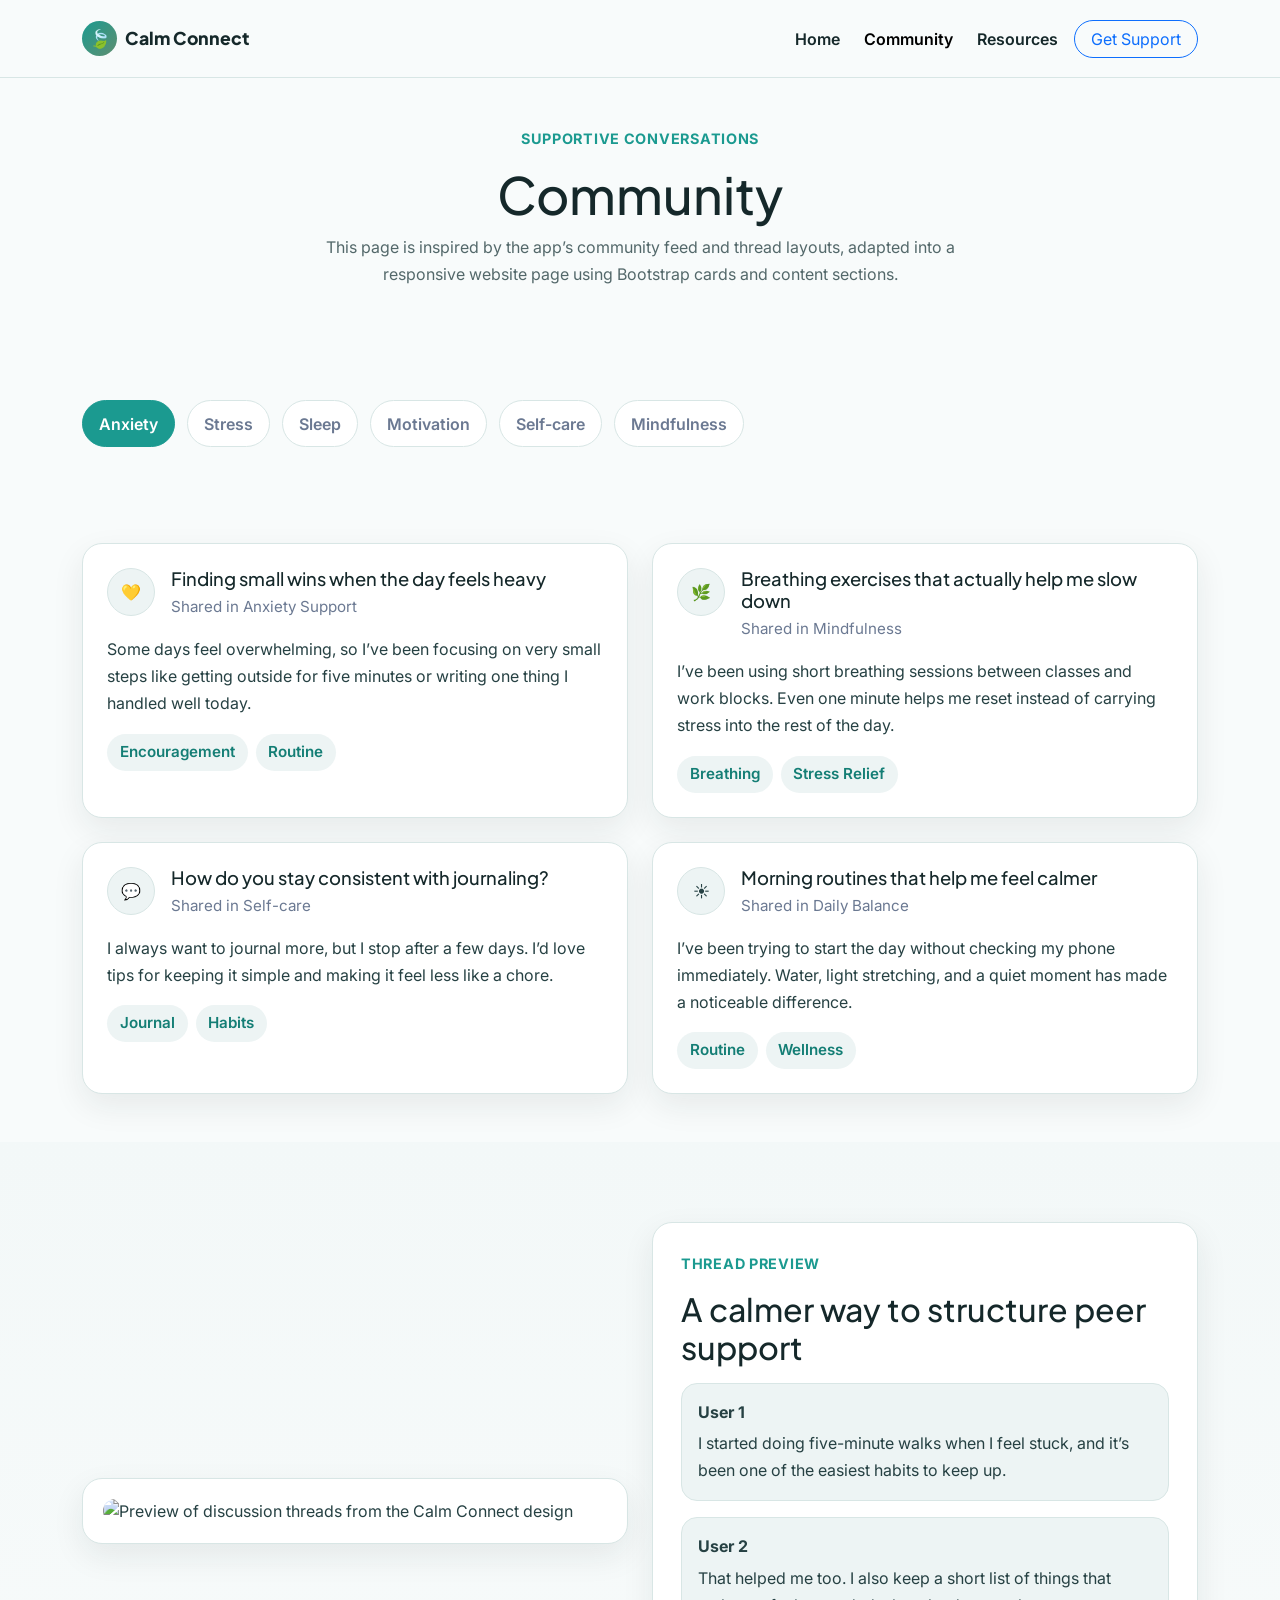
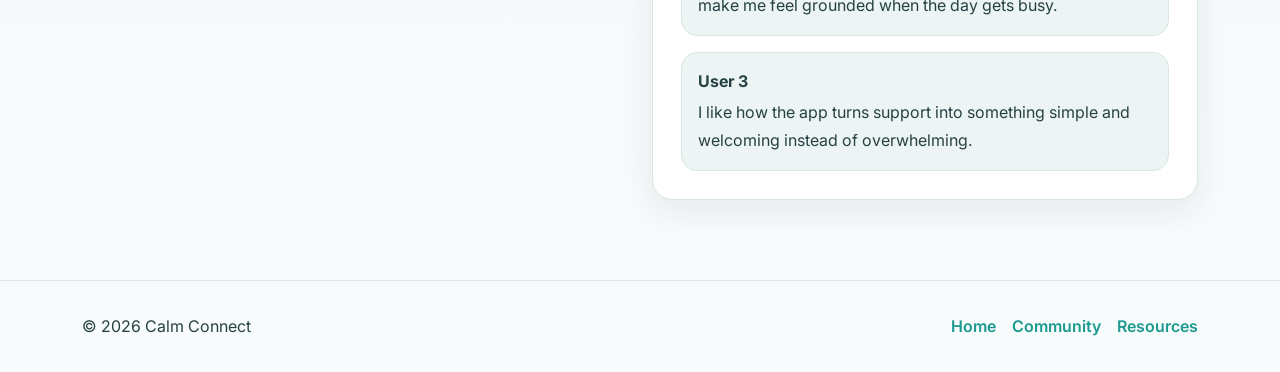
==== community.html @ 1ac4ee03 "added changes to community.html, index.html, resources.html and main.css" ====
<!DOCTYPE html>
<html lang="en">
<head>
  <meta charset="UTF-8">
  <meta name="viewport" content="width=device-width, initial-scale=1.0">
  <title>Calm Connect | Community</title>

  <link rel="preconnect" href="https://fonts.googleapis.com">
  <link rel="preconnect" href="https://fonts.gstatic.com" crossorigin>
  <link href="https://fonts.googleapis.com/css2?family=Inter:wght@400;500;600;700&family=Plus+Jakarta+Sans:wght@600;700;800&display=swap" rel="stylesheet">

  <link href="https://cdn.jsdelivr.net/npm/bootstrap@5.3.3/dist/css/bootstrap.min.css" rel="stylesheet">
  <link rel="stylesheet" href="css/main.css">
</head>
<body>
  <a class="skip-link" href="#main-content">Skip to main content</a>

  <header class="site-header">
    <nav class="navbar navbar-expand-lg">
      <div class="container">
        <a class="navbar-brand d-flex align-items-center gap-2" href="index.html">
          <span class="brand-mark">🍃</span>
          <span>Calm Connect</span>
        </a>

        <button class="navbar-toggler" type="button" data-bs-toggle="collapse" data-bs-target="#main-nav" aria-controls="main-nav" aria-expanded="false" aria-label="Toggle navigation">
          <span class="navbar-toggler-icon"></span>
        </button>

        <div class="collapse navbar-collapse" id="main-nav">
          <ul class="navbar-nav ms-auto align-items-lg-center gap-lg-2">
            <li class="nav-item"><a class="nav-link" href="index.html">Home</a></li>
            <li class="nav-item"><a class="nav-link active" aria-current="page" href="community.html">Community</a></li>
            <li class="nav-item"><a class="nav-link" href="resources.html">Resources</a></li>
            <li class="nav-item"><a class="btn btn-outline-primary btn-nav mt-2 mt-lg-0" href="resources.html">Get Support</a></li>
          </ul>
        </div>
      </div>
    </nav>
  </header>

  <main id="main-content">
    <section class="page-banner section-space-sm">
      <div class="container text-center">
        <p class="eyebrow">Supportive conversations</p>
        <h1>Community</h1>
        <p class="section-text mx-auto">
          This page is inspired by the app’s community feed and thread layouts, adapted into a responsive website page using Bootstrap cards and content sections.
        </p>
      </div>
    </section>

    <section class="section-space-sm">
      <div class="container">
        <div class="pill-row" aria-label="Topic filters">
          <span class="filter-pill active-pill">Anxiety</span>
          <span class="filter-pill">Stress</span>
          <span class="filter-pill">Sleep</span>
          <span class="filter-pill">Motivation</span>
          <span class="filter-pill">Self-care</span>
          <span class="filter-pill">Mindfulness</span>
        </div>
      </div>
    </section>

    <section class="section-space-sm">
      <div class="container">
        <div class="row g-4">
          <div class="col-lg-6">
            <article class="post-card h-100">
              <div class="post-meta">
                <span class="post-avatar">💛</span>
                <div>
                  <h2 class="post-title">Finding small wins when the day feels heavy</h2>
                  <p class="post-subtitle">Shared in Anxiety Support</p>
                </div>
              </div>
              <p>
                Some days feel overwhelming, so I’ve been focusing on very small steps like getting outside for five minutes or writing one thing I handled well today.
              </p>
              <div class="post-tags">
                <span>Encouragement</span>
                <span>Routine</span>
              </div>
            </article>
          </div>

          <div class="col-lg-6">
            <article class="post-card h-100">
              <div class="post-meta">
                <span class="post-avatar">🌿</span>
                <div>
                  <h2 class="post-title">Breathing exercises that actually help me slow down</h2>
                  <p class="post-subtitle">Shared in Mindfulness</p>
                </div>
              </div>
              <p>
                I’ve been using short breathing sessions between classes and work blocks. Even one minute helps me reset instead of carrying stress into the rest of the day.
              </p>
              <div class="post-tags">
                <span>Breathing</span>
                <span>Stress Relief</span>
              </div>
            </article>
          </div>

          <div class="col-lg-6">
            <article class="post-card h-100">
              <div class="post-meta">
                <span class="post-avatar">💬</span>
                <div>
                  <h2 class="post-title">How do you stay consistent with journaling?</h2>
                  <p class="post-subtitle">Shared in Self-care</p>
                </div>
              </div>
              <p>
                I always want to journal more, but I stop after a few days. I’d love tips for keeping it simple and making it feel less like a chore.
              </p>
              <div class="post-tags">
                <span>Journal</span>
                <span>Habits</span>
              </div>
            </article>
          </div>

          <div class="col-lg-6">
            <article class="post-card h-100">
              <div class="post-meta">
                <span class="post-avatar">☀️</span>
                <div>
                  <h2 class="post-title">Morning routines that help me feel calmer</h2>
                  <p class="post-subtitle">Shared in Daily Balance</p>
                </div>
              </div>
              <p>
                I’ve been trying to start the day without checking my phone immediately. Water, light stretching, and a quiet moment has made a noticeable difference.
              </p>
              <div class="post-tags">
                <span>Routine</span>
                <span>Wellness</span>
              </div>
            </article>
          </div>
        </div>
      </div>
    </section>

    <section class="section-space alt-section">
      <div class="container">
        <div class="row g-4 align-items-center">
          <div class="col-lg-6">
            <div class="preview-card">
              <picture>
                <source srcset="images/community-preview.webp" media="(min-width: 768px)">
                <img src="images/community-preview.webp" alt="Preview of discussion threads from the Calm Connect design" class="img-fluid preview-image">
              </picture>
            </div>
          </div>

          <div class="col-lg-6">
            <div class="thread-panel">
              <p class="eyebrow">Thread preview</p>
              <h2>A calmer way to structure peer support</h2>
              <div class="thread-item">
                <strong>User 1</strong>
                <p>I started doing five-minute walks when I feel stuck, and it’s been one of the easiest habits to keep up.</p>
              </div>
              <div class="thread-item">
                <strong>User 2</strong>
                <p>That helped me too. I also keep a short list of things that make me feel grounded when the day gets busy.</p>
              </div>
              <div class="thread-item">
                <strong>User 3</strong>
                <p>I like how the app turns support into something simple and welcoming instead of overwhelming.</p>
              </div>
            </div>
          </div>
        </div>
      </div>
    </section>
  </main>

  <footer class="site-footer">
    <div class="container">
      <div class="row g-3 align-items-center">
        <div class="col-md-6">
          <p class="mb-0">© 2026 Calm Connect</p>
        </div>
        <div class="col-md-6">
          <ul class="footer-links">
            <li><a href="index.html">Home</a></li>
            <li><a href="community.html">Community</a></li>
            <li><a href="resources.html">Resources</a></li>
          </ul>
        </div>
      </div>
    </div>
  </footer>

  <script src="https://cdn.jsdelivr.net/npm/bootstrap@5.3.3/dist/js/bootstrap.bundle.min.js"></script>
</body>
</html>
---- css/main.css ----
:root {
  --bs-primary: #1b9a90;
  --bs-secondary: #6b7992;
  --bs-light: #eef5f5;
  --bs-dark: #15282a;
  --bs-body-bg: #f8fbfb;
  --bs-body-color: #264143;
  --bs-border-radius: 1rem;

  --site-teal: #1b9a90;
  --site-teal-dark: #147e75;
  --site-pale: #edf4f4;
  --site-mint: #dce9e8;
  --site-slate: #6b7992;
  --site-deep: #15282a;
  --site-card: #ffffff;
  --site-border: #d8e6e5;
  --site-shadow: 0 12px 32px rgba(21, 40, 42, 0.08);
}

html {
  scroll-behavior: smooth;
}

body {
  font-family: "Inter", sans-serif;
  background-color: var(--bs-body-bg);
  color: var(--bs-body-color);
}

img {
  display: block;
  max-width: 100%;
  height: auto;
}

h1,
h2,
h3,
h4,
.navbar-brand {
  font-family: "Plus Jakarta Sans", sans-serif;
  color: var(--site-deep);
}

p {
  line-height: 1.7;
}

a {
  color: var(--site-teal);
}

a:hover,
a:focus {
  color: var(--site-teal-dark);
}

.skip-link {
  position: absolute;
  left: -9999px;
  top: auto;
}

.skip-link:focus {
  left: 1rem;
  top: 1rem;
  z-index: 2000;
  background: var(--site-deep);
  color: #fff;
  padding: 0.75rem 1rem;
  border-radius: 0.5rem;
}

.site-header {
  background: rgba(248, 251, 251, 0.92);
  border-bottom: 1px solid var(--site-border);
  backdrop-filter: blur(12px);
  position: sticky;
  top: 0;
  z-index: 1000;
}

.navbar {
  padding: 1rem 0;
}

.navbar-brand {
  font-size: 1.1rem;
  font-weight: 800;
}

.brand-mark {
  width: 2.2rem;
  height: 2.2rem;
  display: inline-flex;
  align-items: center;
  justify-content: center;
  border-radius: 50%;
  background: linear-gradient(135deg, var(--site-teal), #5f8f70);
  color: #fff;
}

.nav-link {
  font-weight: 600;
  color: var(--site-deep);
}

.nav-link.active,
.nav-link:hover,
.nav-link:focus {
  color: var(--site-teal);
}

.btn-nav {
  border-radius: 999px;
  padding-inline: 1rem;
}

.section-space {
  padding: 5rem 0;
}

.section-space-sm {
  padding: 3rem 0;
}

.hero-section {
  background:
    radial-gradient(circle at top left, rgba(27, 154, 144, 0.1), transparent 35%),
    linear-gradient(180deg, #f6fbfb 0%, #f8fbfb 100%);
}

.hero-title {
  font-size: clamp(2.3rem, 4vw, 4.3rem);
  line-height: 1.1;
  margin-bottom: 1rem;
}

.hero-text,
.section-text {
  max-width: 42rem;
  color: #53686a;
}

.eyebrow {
  display: inline-block;
  margin-bottom: 0.8rem;
  font-size: 0.9rem;
  font-weight: 700;
  letter-spacing: 0.05em;
  text-transform: uppercase;
  color: var(--site-teal);
}

.hero-card,
.preview-card,
.cta-panel,
.feature-card,
.post-card,
.resource-card,
.mini-card,
.thread-panel,
.support-panel {
  background: var(--site-card);
  border: 1px solid var(--site-border);
  border-radius: 1.25rem;
  box-shadow: var(--site-shadow);
}

.hero-card,
.preview-card {
  padding: 1rem;
}

.hero-image,
.preview-image {
  width: 100%;
  border-radius: 1rem;
}

.btn-pill {
  border-radius: 999px;
  padding: 0.85rem 1.5rem;
  font-weight: 700;
}

.btn-primary {
  background-color: var(--site-teal);
  border-color: var(--site-teal);
}

.btn-primary:hover,
.btn-primary:focus {
  background-color: var(--site-teal-dark);
  border-color: var(--site-teal-dark);
}

.btn-soft {
  background: var(--site-pale);
  color: var(--site-deep);
  border: 1px solid var(--site-border);
}

.btn-soft:hover,
.btn-soft:focus {
  background: var(--site-mint);
  color: var(--site-deep);
}

.section-heading {
  max-width: 48rem;
  margin-inline: auto;
}

.feature-card,
.resource-card,
.mini-card {
  padding: 1.5rem;
}

.feature-card h3,
.resource-card h2,
.mini-card h3 {
  font-size: 1.2rem;
  margin-bottom: 0.75rem;
}

.icon-bubble {
  width: 3.2rem;
  height: 3.2rem;
  display: inline-flex;
  align-items: center;
  justify-content: center;
  background: var(--site-pale);
  border: 1px solid var(--site-border);
  border-radius: 50%;
  font-size: 1.2rem;
  margin-bottom: 1rem;
}

.alt-section {
  background: linear-gradient(180deg, #f3f8f8 0%, #f8fbfb 100%);
}

.preview-copy {
  padding: 1.25rem 0.5rem 0.5rem;
}

.preview-copy h3 {
  font-size: 1.25rem;
  margin-bottom: 0.6rem;
}

.cta-panel {
  padding: 2.5rem 1.5rem;
}

.page-banner h1 {
  font-size: clamp(2rem, 4vw, 3.5rem);
}

.pill-row {
  display: flex;
  flex-wrap: wrap;
  gap: 0.75rem;
}

.filter-pill {
  display: inline-flex;
  align-items: center;
  padding: 0.65rem 1rem;
  border-radius: 999px;
  background: var(--site-card);
  border: 1px solid var(--site-border);
  color: var(--site-slate);
  font-weight: 600;
}

.active-pill {
  background: var(--site-teal);
  border-color: var(--site-teal);
  color: #fff;
}

.post-card {
  padding: 1.5rem;
}

.post-meta {
  display: flex;
  align-items: flex-start;
  gap: 1rem;
  margin-bottom: 1rem;
}

.post-avatar {
  width: 3rem;
  height: 3rem;
  display: inline-flex;
  align-items: center;
  justify-content: center;
  border-radius: 50%;
  background: var(--site-pale);
  border: 1px solid var(--site-border);
  flex-shrink: 0;
}

.post-title {
  font-size: 1.15rem;
  margin-bottom: 0.25rem;
}

.post-subtitle {
  margin-bottom: 0;
  color: var(--site-slate);
  font-size: 0.95rem;
}

.post-tags {
  display: flex;
  flex-wrap: wrap;
  gap: 0.5rem;
  margin-top: 1rem;
}

.post-tags span,
.support-list li {
  font-size: 0.95rem;
}

.post-tags span {
  padding: 0.45rem 0.8rem;
  border-radius: 999px;
  background: var(--site-pale);
  color: var(--site-teal-dark);
  font-weight: 600;
}

.thread-panel,
.support-panel {
  padding: 1.75rem;
}

.thread-item {
  padding: 1rem;
  margin-top: 1rem;
  border-radius: 1rem;
  background: var(--site-pale);
  border: 1px solid var(--site-border);
}

.thread-item p {
  margin: 0.4rem 0 0;
}

.support-list {
  padding-left: 1.2rem;
  margin: 1rem 0 1.5rem;
}

.site-footer {
  padding: 2rem 0;
  border-top: 1px solid var(--site-border);
  background: #f7fbfb;
}

.footer-links {
  display: flex;
  flex-wrap: wrap;
  justify-content: flex-start;
  gap: 1rem;
  list-style: none;
  padding: 0;
  margin: 0;
}

.footer-links a {
  text-decoration: none;
  font-weight: 600;
}

@media (min-width: 768px) {
  .hero-card,
  .preview-card {
    padding: 1.25rem;
  }

  .cta-panel {
    padding: 3rem;
  }

  .footer-links {
    justify-content: flex-end;
  }
}

@media (max-width: 991.98px) {
  .navbar-collapse {
    padding-top: 1rem;
  }
}

@media (max-width: 575.98px) {
  .section-space {
    padding: 4rem 0;
  }

  .hero-title {
    font-size: 2.2rem;
  }

  .post-meta {
    flex-direction: column;
  }
}
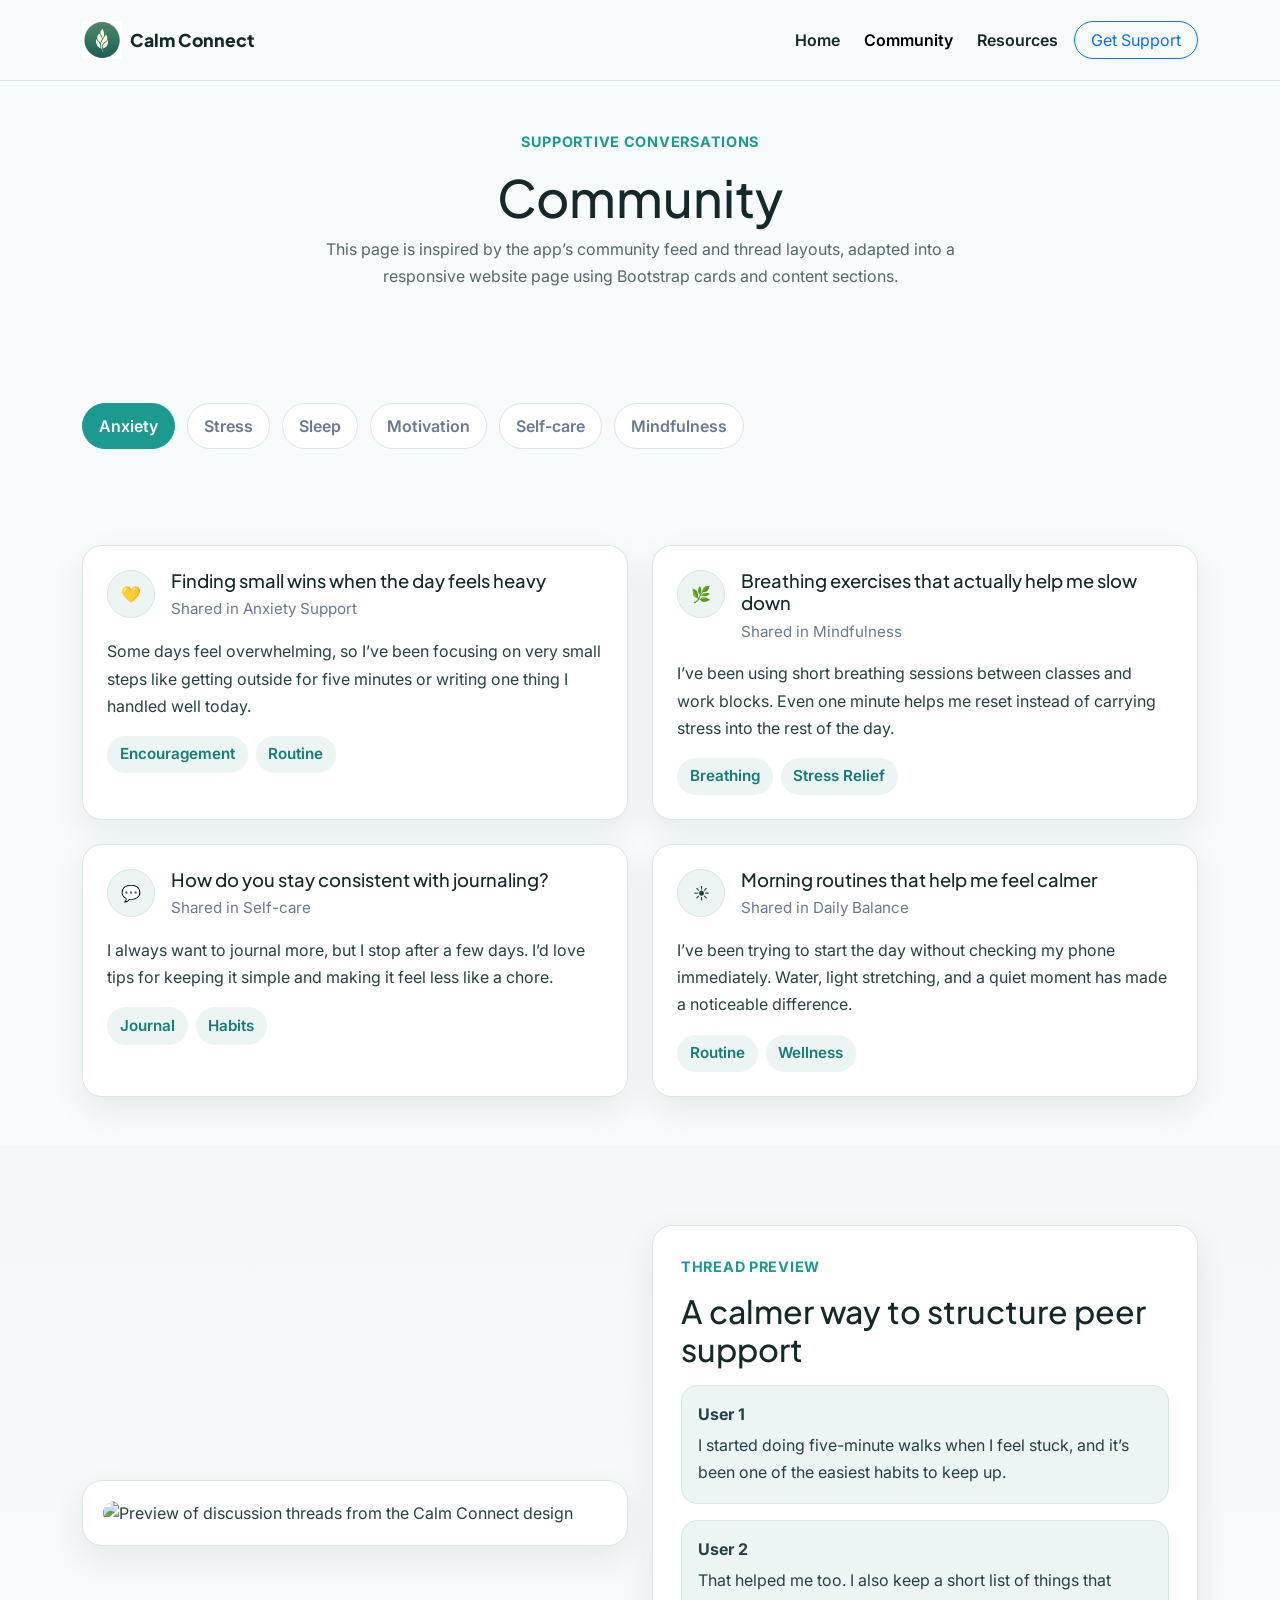
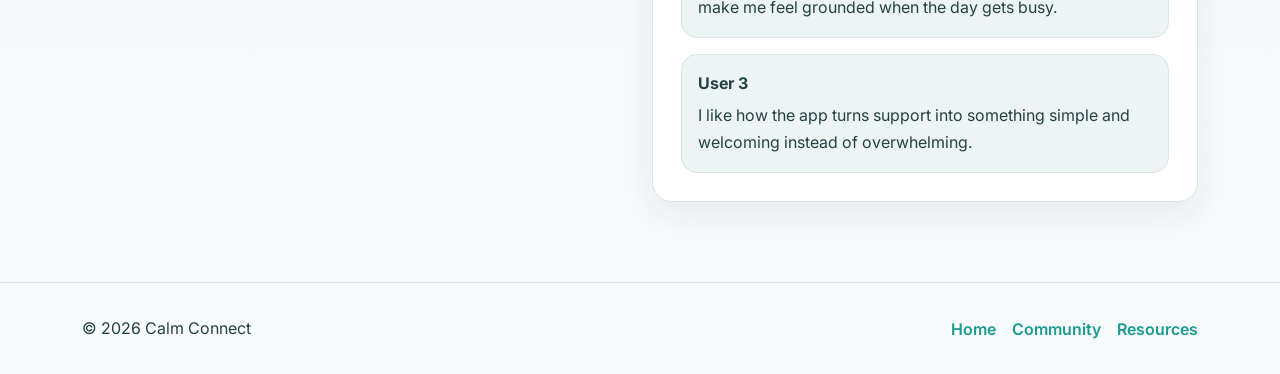
==== commit 80b2f174: "added logo and resource images to index.html and resources.html" ====
--- a/community.html
+++ b/community.html
@@ -19,7 +19,7 @@
     <nav class="navbar navbar-expand-lg">
       <div class="container">
         <a class="navbar-brand d-flex align-items-center gap-2" href="index.html">
-          <span class="brand-mark">🍃</span>
+          <img src="images/logo.png" alt="Calm Connect logo" width="40">
           <span>Calm Connect</span>
         </a>
 
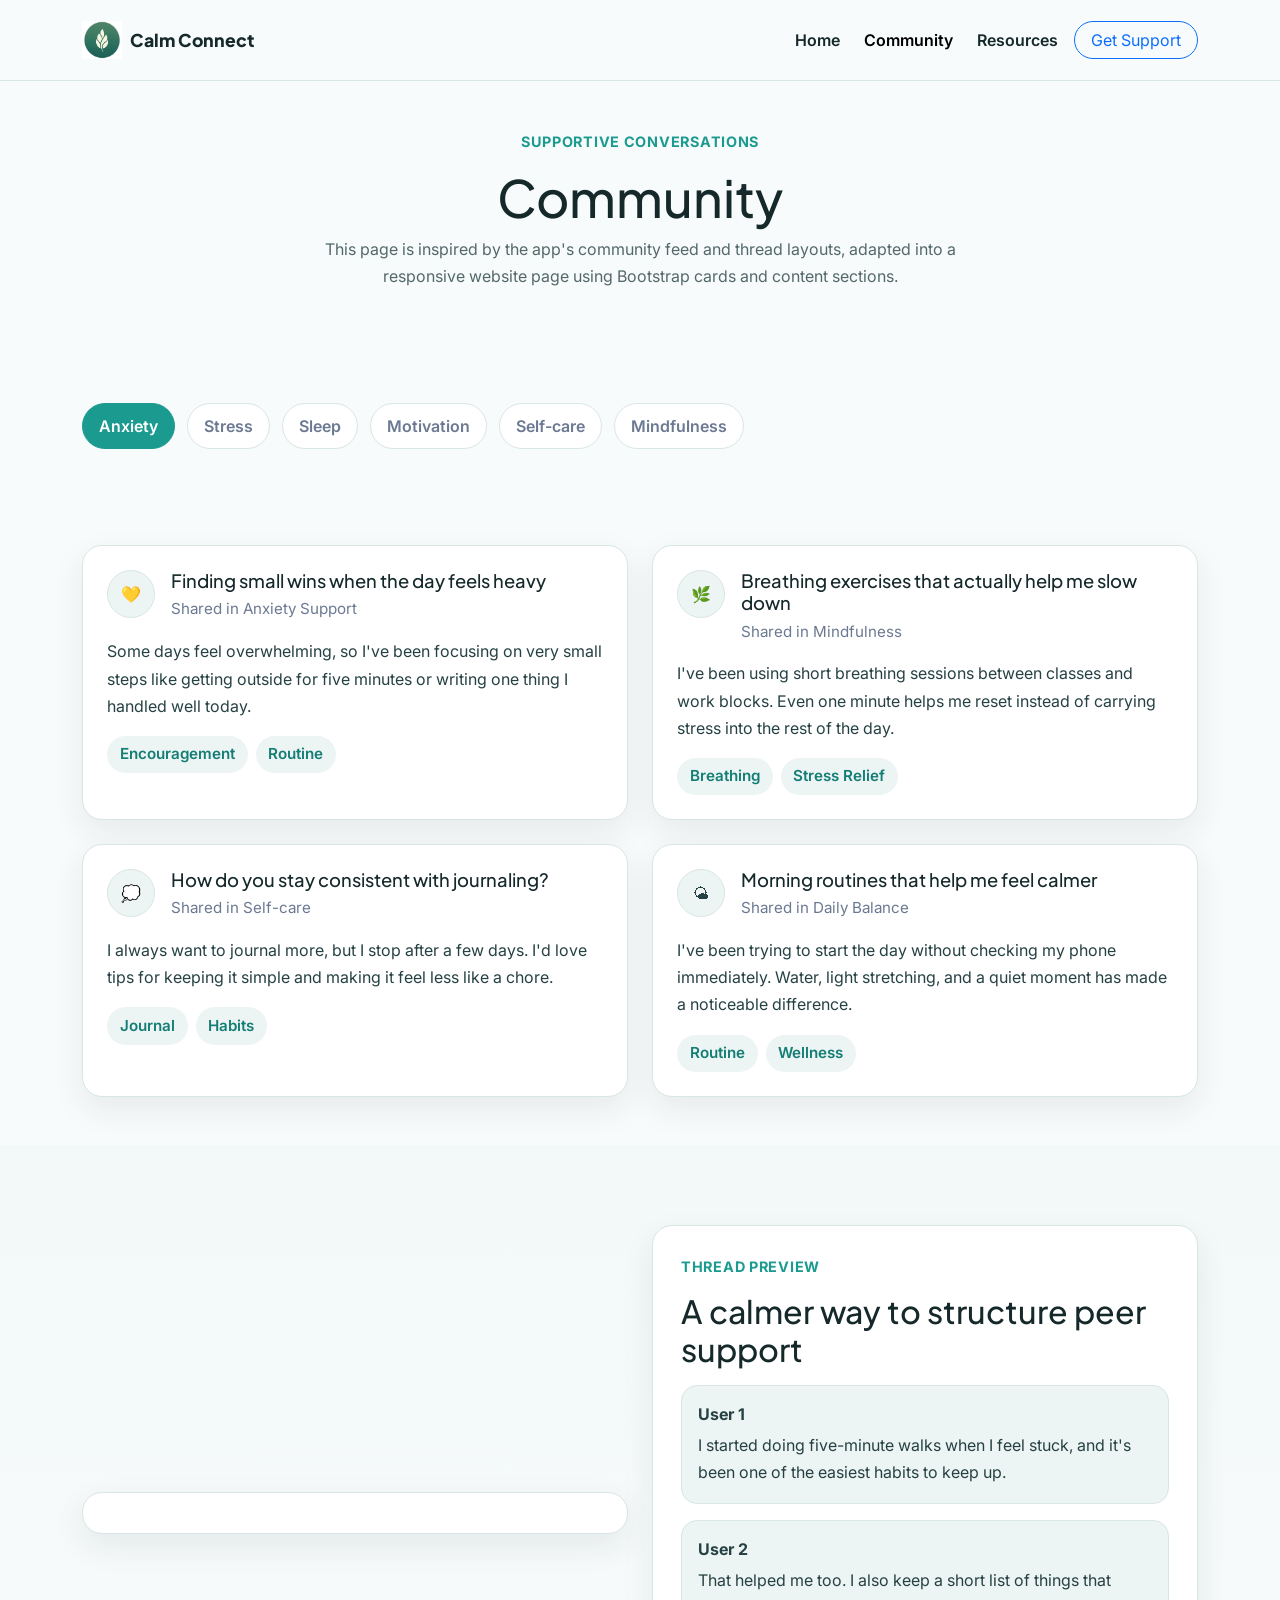
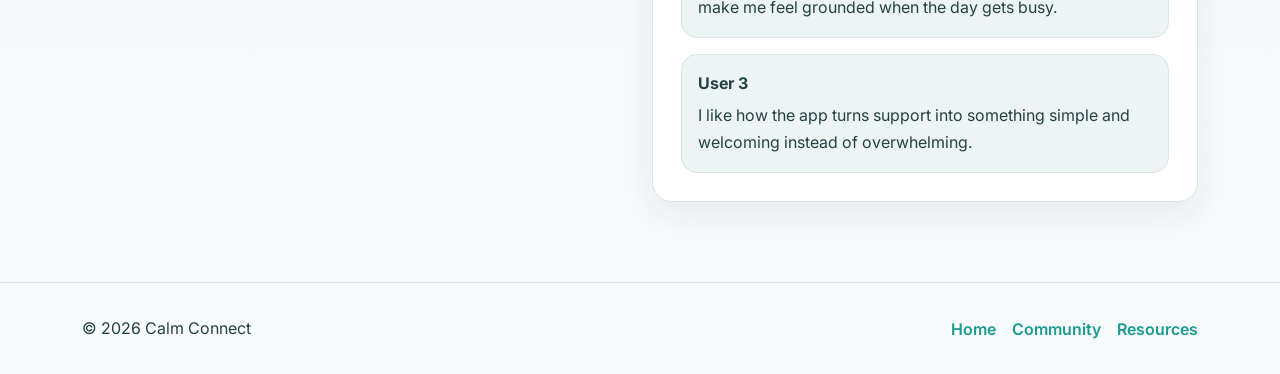
==== commit 428d5615: "added image to community.html and edited index.html" ====
--- a/community.html
+++ b/community.html
@@ -45,7 +45,7 @@
         <p class="eyebrow">Supportive conversations</p>
         <h1>Community</h1>
         <p class="section-text mx-auto">
-          This page is inspired by the app’s community feed and thread layouts, adapted into a responsive website page using Bootstrap cards and content sections.
+          This page is inspired by the app's community feed and thread layouts, adapted into a responsive website page using Bootstrap cards and content sections.
         </p>
       </div>
     </section>
@@ -69,14 +69,14 @@
           <div class="col-lg-6">
             <article class="post-card h-100">
               <div class="post-meta">
-                <span class="post-avatar">💛</span>
+                <span class="post-avatar">&#128155;</span>
                 <div>
                   <h2 class="post-title">Finding small wins when the day feels heavy</h2>
                   <p class="post-subtitle">Shared in Anxiety Support</p>
                 </div>
               </div>
               <p>
-                Some days feel overwhelming, so I’ve been focusing on very small steps like getting outside for five minutes or writing one thing I handled well today.
+                Some days feel overwhelming, so I've been focusing on very small steps like getting outside for five minutes or writing one thing I handled well today.
               </p>
               <div class="post-tags">
                 <span>Encouragement</span>
@@ -88,14 +88,14 @@
           <div class="col-lg-6">
             <article class="post-card h-100">
               <div class="post-meta">
-                <span class="post-avatar">🌿</span>
+                <span class="post-avatar">&#127807;</span>
                 <div>
                   <h2 class="post-title">Breathing exercises that actually help me slow down</h2>
                   <p class="post-subtitle">Shared in Mindfulness</p>
                 </div>
               </div>
               <p>
-                I’ve been using short breathing sessions between classes and work blocks. Even one minute helps me reset instead of carrying stress into the rest of the day.
+                I've been using short breathing sessions between classes and work blocks. Even one minute helps me reset instead of carrying stress into the rest of the day.
               </p>
               <div class="post-tags">
                 <span>Breathing</span>
@@ -107,14 +107,14 @@
           <div class="col-lg-6">
             <article class="post-card h-100">
               <div class="post-meta">
-                <span class="post-avatar">💬</span>
+                <span class="post-avatar">&#128173;</span>
                 <div>
                   <h2 class="post-title">How do you stay consistent with journaling?</h2>
                   <p class="post-subtitle">Shared in Self-care</p>
                 </div>
               </div>
               <p>
-                I always want to journal more, but I stop after a few days. I’d love tips for keeping it simple and making it feel less like a chore.
+                I always want to journal more, but I stop after a few days. I'd love tips for keeping it simple and making it feel less like a chore.
               </p>
               <div class="post-tags">
                 <span>Journal</span>
@@ -126,14 +126,14 @@
           <div class="col-lg-6">
             <article class="post-card h-100">
               <div class="post-meta">
-                <span class="post-avatar">☀️</span>
+                <span class="post-avatar">&#127780;</span>
                 <div>
                   <h2 class="post-title">Morning routines that help me feel calmer</h2>
                   <p class="post-subtitle">Shared in Daily Balance</p>
                 </div>
               </div>
               <p>
-                I’ve been trying to start the day without checking my phone immediately. Water, light stretching, and a quiet moment has made a noticeable difference.
+                I've been trying to start the day without checking my phone immediately. Water, light stretching, and a quiet moment has made a noticeable difference.
               </p>
               <div class="post-tags">
                 <span>Routine</span>
@@ -152,8 +152,7 @@
             <div class="preview-card">
               <picture>
                 <source srcset="images/community-preview.webp" media="(min-width: 768px)">
-                <img src="images/community-preview.webp" alt="Preview of discussion threads from the Calm Connect design" class="img-fluid preview-image">
-              </picture>
+                <img src="images/community.png" alt="preview of the community area from the Calm Connect design">
             </div>
           </div>
 
@@ -163,7 +162,7 @@
               <h2>A calmer way to structure peer support</h2>
               <div class="thread-item">
                 <strong>User 1</strong>
-                <p>I started doing five-minute walks when I feel stuck, and it’s been one of the easiest habits to keep up.</p>
+                <p>I started doing five-minute walks when I feel stuck, and it's been one of the easiest habits to keep up.</p>
               </div>
               <div class="thread-item">
                 <strong>User 2</strong>
@@ -184,7 +183,7 @@
     <div class="container">
       <div class="row g-3 align-items-center">
         <div class="col-md-6">
-          <p class="mb-0">© 2026 Calm Connect</p>
+          <p class="mb-0">&copy; 2026 Calm Connect</p>
         </div>
         <div class="col-md-6">
           <ul class="footer-links">
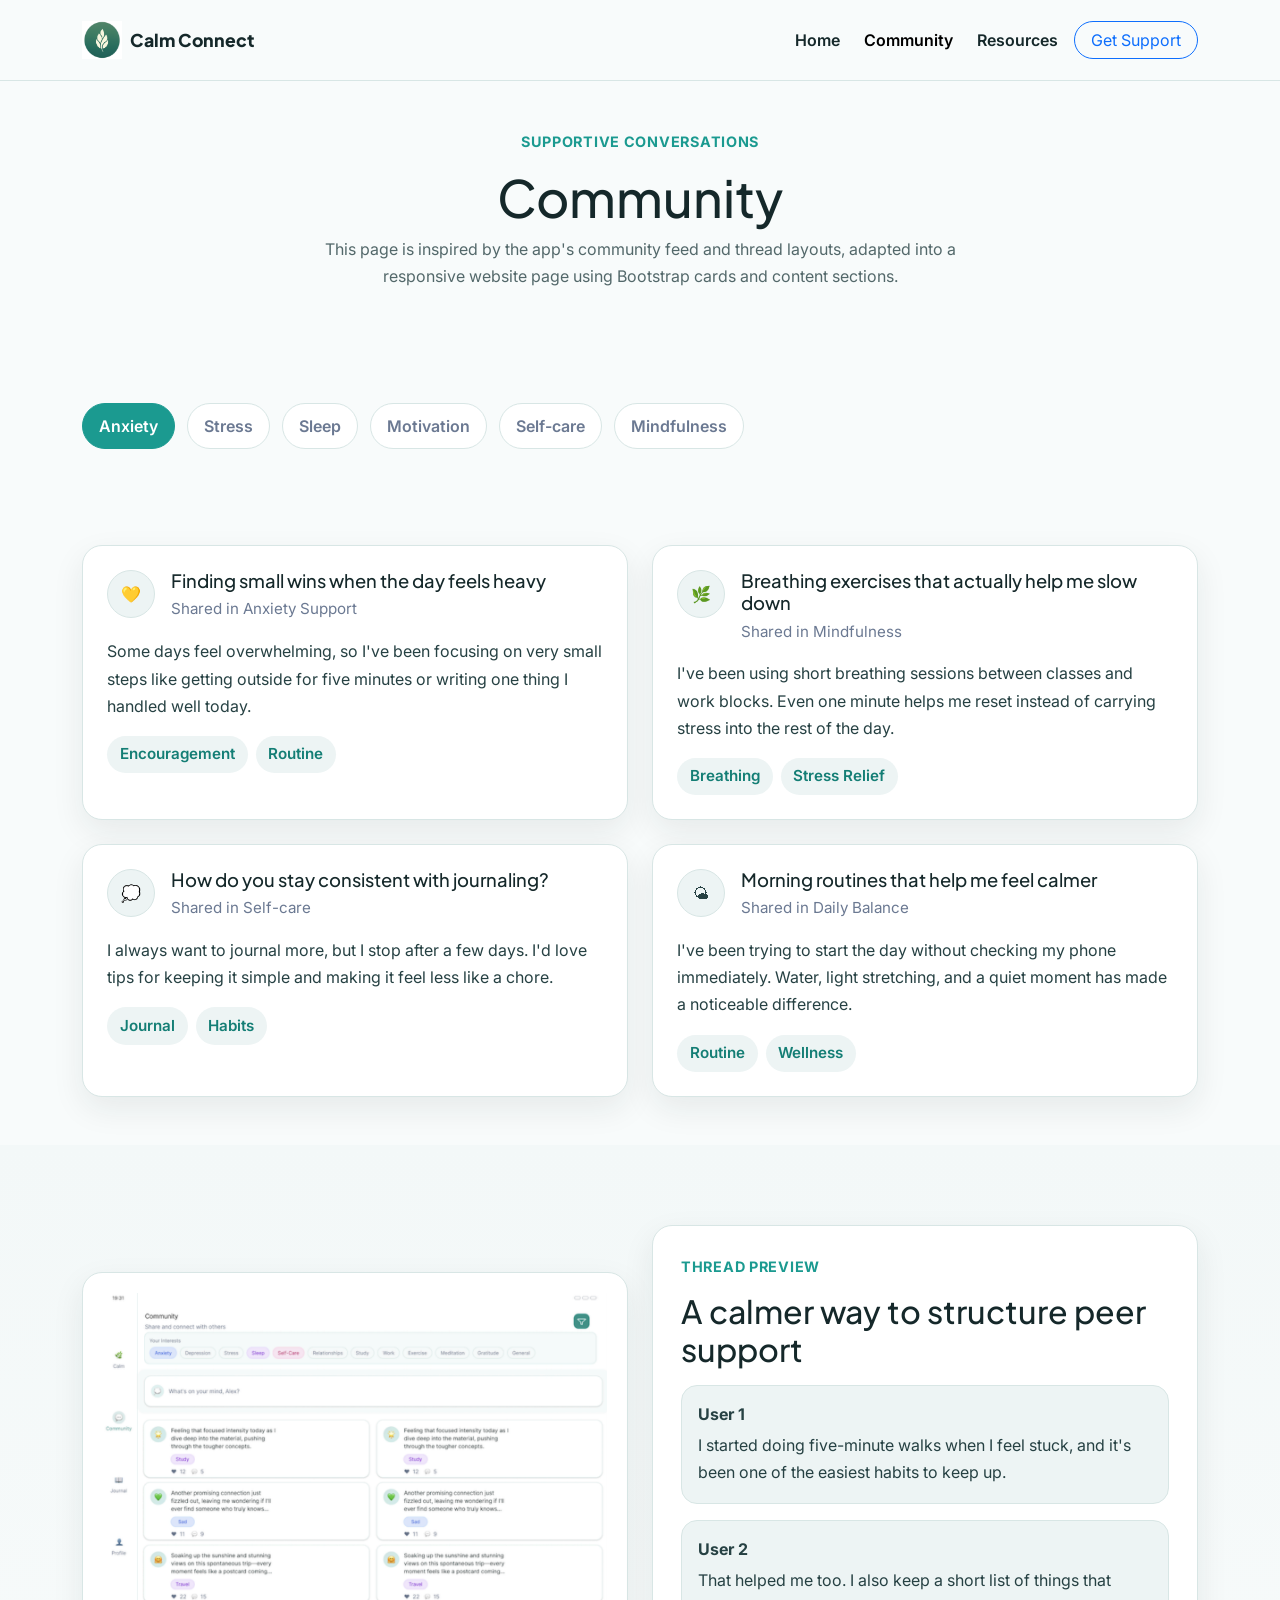
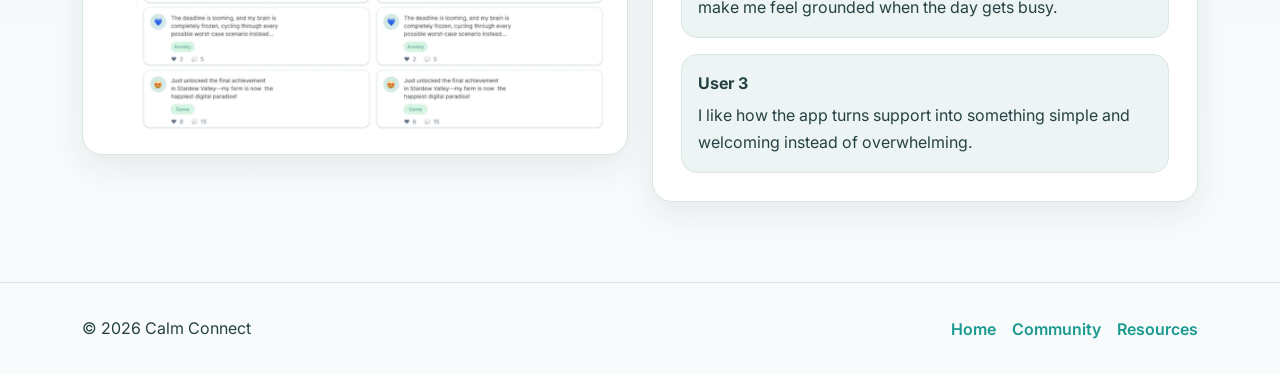
==== commit 390bd05e: "added info to readme.md file and made edits to community.html and index.html" ====
--- a/community.html
+++ b/community.html
@@ -151,8 +151,9 @@
           <div class="col-lg-6">
             <div class="preview-card">
               <picture>
-                <source srcset="images/community-preview.webp" media="(min-width: 768px)">
+                <source srcset="images/community.png" media="(min-width: 768px)">
                 <img src="images/community.png" alt="preview of the community area from the Calm Connect design">
+                </picture>
             </div>
           </div>
 
